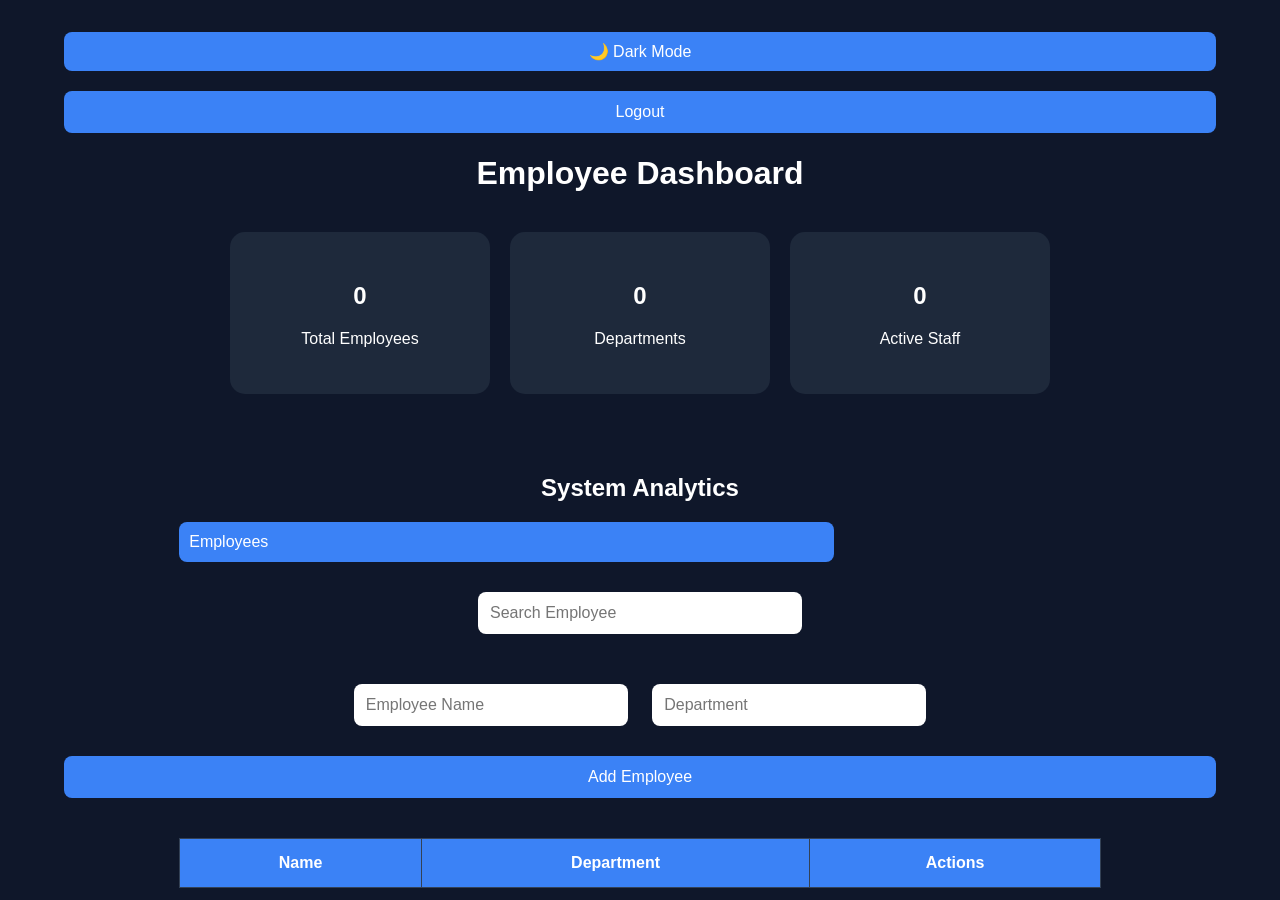
==== dashboard.html @ 6b3ba6c0 "Final Project" ====
<!DOCTYPE html>
<html lang="en">
<head>
    <meta charset="UTF-8">
    <meta name="viewport" content="width=device-width, initial-scale=1.0">
    <title>Dashboard</title>
    <link rel="stylesheet" href="style.css">
</head>
<body>

<div class="dashboard">

    <button onclick="toggleDarkMode()" id="darkBtn">
🌙 Dark Mode
</button>
<button onclick="logout()">Logout</button>
    <h1>Employee Dashboard</h1>

    <div class="cards">

        <div class="card">
            <h2 id="totalEmployees">0</h2>
            <p>Total Employees</p>
        </div>

        <div class="card">
          <h2 id="totalDepartments">0</h2>
            <p>Departments</p>
        </div>

        <div class="card">
            <h2 id="activeStaff">0</h2>
            <p>Active Staff</p>
        </div>
        <div class="chart-container">

    <h2>System Analytics</h2>

    <div class="bar employees-bar">
        Employees
    </div>

</div>

    </div>

    <input type="text"
id="search"
placeholder="Search Employee"
onkeyup="searchEmployee()">

    <div class="form-box">

        <input type="text" id="empName" placeholder="Employee Name">

        <input type="text" id="empDept" placeholder="Department">

        <button onclick="addEmployee()">Add Employee</button>

    </div>

    <table>

        <thead>
            <tr>
                <th>Name</th>
                <th>Department</th>
                <th>Actions</th>
            </tr>
        </thead>

        <tbody id="employeeList">

        </tbody>

    </table>

</div>

<script src="app.js"></script>

</body>
</html>
---- style.css ----
body{
    margin:0;
    padding:0;
    background:#0f172a;
    font-family:Arial;
    display:flex;
    justify-content:center;
    align-items:center;
    height:100vh;
    color:white;
}

.login-box{
    background:#1e293b;
    padding:40px;
    width:320px;
    border-radius:15px;
    text-align:center;
    box-shadow:0 0 20px rgba(0,0,0,0.5);
}

input{
    width:100%;
    padding:12px;
    margin-top:15px;
    border:none;
    border-radius:8px;
    font-size:16px;
}

button{
    width:100%;
    padding:12px;
    margin-top:20px;
    border:none;
    border-radius:8px;
    background:#3b82f6;
    color:white;
    font-size:16px;
    cursor:pointer;
}

button:hover{
    background:#2563eb;
}

#message{
    margin-top:15px;
}
.dashboard{
    width:90%;
    margin:auto;
    text-align:center;
}

.cards{
    display:flex;
    gap:20px;
    justify-content:center;
    margin-top:40px;
    flex-wrap:wrap;
}

.card{
    background:#1e293b;
    padding:30px;
    width:200px;
    border-radius:15px;
}
.form-box{
    margin-top:40px;
}

.form-box input{
    width:250px;
    margin:10px;
}

table{
    width:80%;
    margin:auto;
    margin-top:40px;
    border-collapse:collapse;
    background:#1e293b;
}

th, td{
    padding:15px;
    border:1px solid #334155;
}

th{
    background:#3b82f6;
}

.delete-btn{
    background:red;
    color:white;
    border:none;
    padding:8px 12px;
    border-radius:6px;
    cursor:pointer;
}
#search{
    width:300px;
    padding:12px;
    margin-top:30px;
    border:none;
    border-radius:8px;
}
.light-mode{
    background:white;
    color:black;
}

.light-mode .card,
.light-mode table,
.light-mode .login-box{
    background:#e2e8f0;
    color:black;
}

#darkBtn{
    padding:10px 20px;
    border:none;
    border-radius:8px;
    cursor:pointer;
    margin-top:20px;
}
@media(max-width:768px){

    .cards{
        flex-direction:column;
        align-items:center;
    }

    table{
        width:100%;
    }

    .form-box input{
        width:90%;
    }

    #search{
        width:90%;
    }

}
.chart-container{
    width:80%;
    margin:auto;
    margin-top:40px;
}

.bar{
    height:40px;
    background:#3b82f6;
    width:70%;
    color:white;
    display:flex;
    align-items:center;
    padding-left:10px;
    border-radius:8px;
}
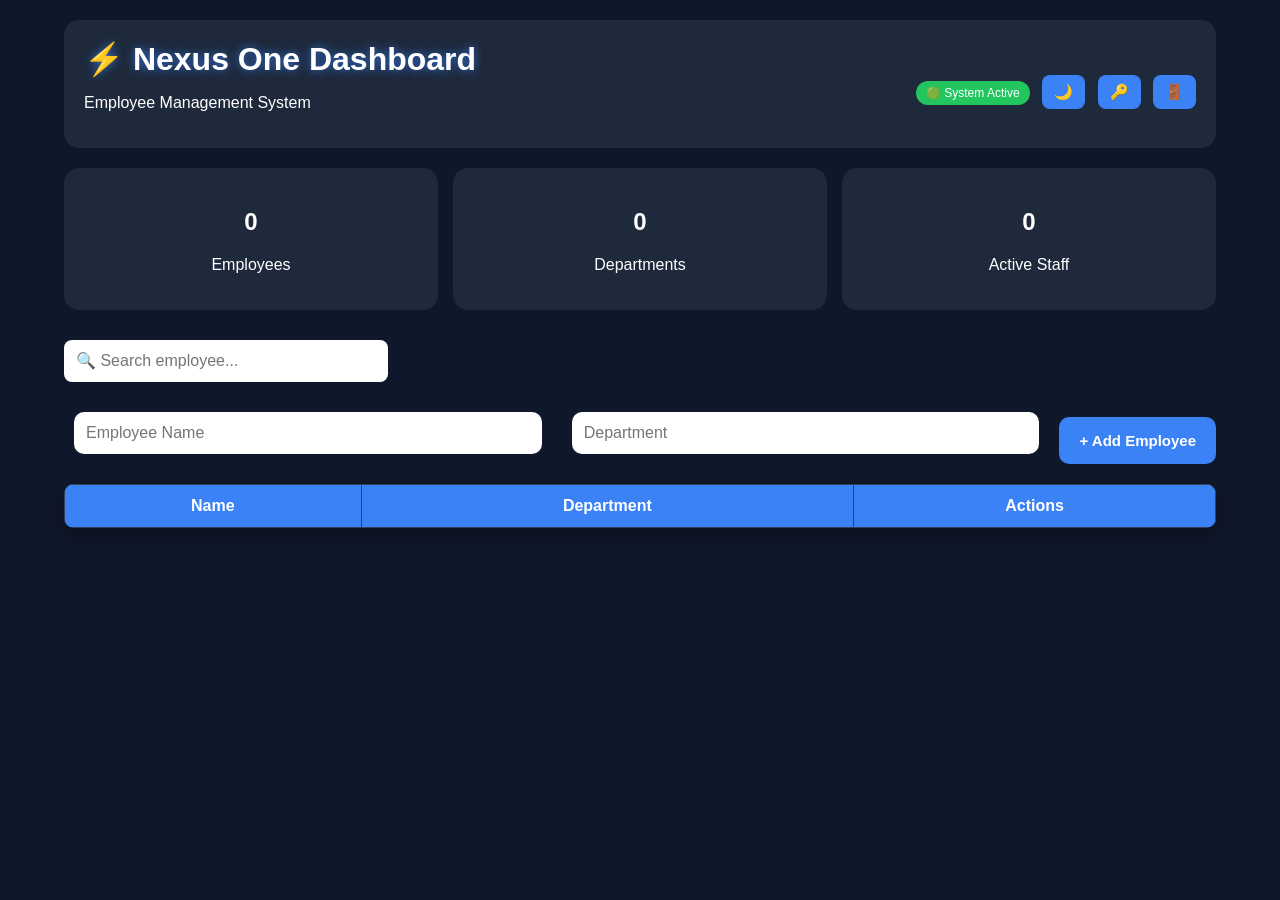
==== commit 9b26a94d: "update homepage" ====
--- a/dashboard.html
+++ b/dashboard.html
@@ -5,60 +5,67 @@
     <meta name="viewport" content="width=device-width, initial-scale=1.0">
     <title>Dashboard</title>
     <link rel="stylesheet" href="style.css">
+
 </head>
 <body>
+<div class="dashboard-container">
 
-<div class="dashboard">
+    <!-- HEADER -->
+    <header class="header">
 
-    <button onclick="toggleDarkMode()" id="darkBtn">
-🌙 Dark Mode
-</button>
-<button onclick="logout()">Logout</button>
-    <h1>Employee Dashboard</h1>
-
-    <div class="cards">
-
-        <div class="card">
-            <h2 id="totalEmployees">0</h2>
-            <p>Total Employees</p>
+        <div>
+            <h1>⚡ Nexus One Dashboard</h1>
+            <p>Employee Management System</p>
         </div>
 
-        <div class="card">
-          <h2 id="totalDepartments">0</h2>
+        <div class="header-actions">
+
+            <span id="statusBadge">🟢 System Active</span>
+
+            <button onclick="toggleDarkMode()">🌙</button>
+            <button onclick="changePassword()">🔑</button>
+            <button onclick="logout()">🚪</button>
+
+        </div>
+
+    </header>
+
+    <!-- STATS -->
+    <div class="stats">
+
+        <div class="stat-card">
+            <h2 id="totalEmployees">0</h2>
+            <p>Employees</p>
+        </div>
+
+        <div class="stat-card">
+            <h2 id="totalDepartments">0</h2>
             <p>Departments</p>
         </div>
 
-        <div class="card">
+        <div class="stat-card">
             <h2 id="activeStaff">0</h2>
             <p>Active Staff</p>
         </div>
-        <div class="chart-container">
-
-    <h2>System Analytics</h2>
-
-    <div class="bar employees-bar">
-        Employees
-    </div>
-
-</div>
 
     </div>
 
-    <input type="text"
-id="search"
-placeholder="Search Employee"
-onkeyup="searchEmployee()">
+    <!-- SEARCH -->
+    <input type="text" id="search"
+    placeholder="🔍 Search employee..."
+    onkeyup="searchEmployee()">
 
+    <!-- FORM -->
     <div class="form-box">
 
         <input type="text" id="empName" placeholder="Employee Name">
-
         <input type="text" id="empDept" placeholder="Department">
 
-        <button onclick="addEmployee()">Add Employee</button>
+        <button onclick="addEmployee()">+ Add Employee</button>
 
     </div>
 
+    <!-- TABLE -->
     <table>
 
         <thead>
@@ -69,15 +76,11 @@
             </tr>
         </thead>
 
-        <tbody id="employeeList">
-
-        </tbody>
+        <tbody id="employeeList"></tbody>
 
     </table>
 
 </div>
-
 <script src="app.js"></script>
-
 </body>
 </html>
--- a/style.css
+++ b/style.css
@@ -1,15 +1,15 @@
+h1{
+    text-shadow:0 0 10px rgba(59,130,246,0.8);
+}
 body{
     margin:0;
     padding:0;
-    background:#0f172a;
+    background:linear-gradient(135deg,#0f172a,#1e293b,#334155);
     font-family:Arial;
-    display:flex;
-    justify-content:center;
-    align-items:center;
-    height:100vh;
-    color:white;
-}
-
+    color:white;
+    min-height:100vh;
+    animation:fadeIn 1s ease;
+}
 .login-box{
     background:#1e293b;
     padding:40px;
@@ -29,19 +29,21 @@
 }
 
 button{
-    width:100%;
-    padding:12px;
-    margin-top:20px;
-    border:none;
-    border-radius:8px;
-    background:#3b82f6;
-    color:white;
-    font-size:16px;
+    padding:12px 20px;
+    margin-top:15px;
+    border:none;
+    border-radius:10px;
+    background:linear-gradient(135deg,#3b82f6,#2563eb);
+    color:white;
     cursor:pointer;
+    transition:0.3s;
+    font-size:15px;
+    font-weight:bold;
 }
 
 button:hover{
-    background:#2563eb;
+    transform:scale(1.05);
+    opacity:0.9;
 }
 
 #message{
@@ -62,10 +64,16 @@
 }
 
 .card{
-    background:#1e293b;
+    background:rgba(30,41,59,0.9);
     padding:30px;
     width:200px;
-    border-radius:15px;
+    border-radius:20px;
+    backdrop-filter:blur(10px);
+    box-shadow:0 8px 20px rgba(0,0,0,0.3);
+    transition:0.3s;
+}
+.card:hover{
+    transform:translateY(-10px) scale(1.03);
 }
 .form-box{
     margin-top:40px;
@@ -81,7 +89,10 @@
     margin:auto;
     margin-top:40px;
     border-collapse:collapse;
-    background:#1e293b;
+    background:rgba(30,41,59,0.9);
+    border-radius:15px;
+    overflow:hidden;
+    box-shadow:0 8px 20px rgba(0,0,0,0.3);
 }
 
 th, td{
@@ -162,4 +173,155 @@
     align-items:center;
     padding-left:10px;
     border-radius:8px;
+}
+@keyframes fadeIn{
+
+    from{
+        opacity:0;
+        transform:translateY(20px);
+    }
+
+    to{
+        opacity:1;
+        transform:translateY(0);
+    }
+
+}
+.top-bar{
+    display:flex;
+    justify-content:space-between;
+    align-items:center;
+    width:90%;
+    margin:auto;
+    flex-wrap:wrap;
+}
+
+.top-buttons button{
+    margin:5px;
+}
+.top-bar{
+    width:90%;
+    margin:auto;
+    display:flex;
+    justify-content:space-between;
+    align-items:center;
+    padding:10px 0;
+}
+
+.top-buttons button{
+    margin-left:10px;
+}
+#statusBadge{
+    background:#22c55e;
+    padding:5px 10px;
+    border-radius:20px;
+    font-size:12px;
+}
+body{
+    margin:0;
+    font-family:Arial;
+    background:#0f172a;
+    color:white;
+}
+
+/* MAIN CONTAINER */
+.dashboard-container{
+    width:90%;
+    margin:auto;
+    padding:20px;
+}
+
+/* HEADER */
+.header{
+    display:flex;
+    justify-content:space-between;
+    align-items:center;
+    padding:20px;
+    background:#1e293b;
+    border-radius:15px;
+}
+
+.header h1{
+    margin:0;
+}
+
+.header-actions button{
+    margin-left:8px;
+    padding:8px 12px;
+    border:none;
+    border-radius:8px;
+    cursor:pointer;
+}
+
+/* STATUS BADGE */
+#statusBadge{
+    background:#22c55e;
+    padding:5px 10px;
+    border-radius:20px;
+    font-size:12px;
+}
+
+/* STATS */
+.stats{
+    display:grid;
+    grid-template-columns:repeat(3,1fr);
+    gap:15px;
+    margin-top:20px;
+}
+
+.stat-card{
+    background:#1e293b;
+    padding:20px;
+    border-radius:15px;
+    text-align:center;
+    transition:0.3s;
+}
+
+.stat-card:hover{
+    transform:translateY(-5px);
+}
+
+/* INPUT */
+input{
+    width:100%;
+    padding:12px;
+    margin-top:20px;
+    border:none;
+    border-radius:10px;
+}
+
+/* FORM */
+.form-box{
+    display:flex;
+    gap:10px;
+    margin-top:20px;
+}
+
+.form-box input{
+    flex:1;
+}
+
+/* BUTTON */
+button{
+    background:#3b82f6;
+    color:white;
+    transition:0.3s;
+}
+
+button:hover{
+    transform:scale(1.05);
+}
+
+/* TABLE */
+table{
+    width:100%;
+    margin-top:20px;
+    background:#1e293b;
+    border-radius:10px;
+    overflow:hidden;
+}
+
+th, td{
+    padding:12px;
+    text-align:center;
 }
